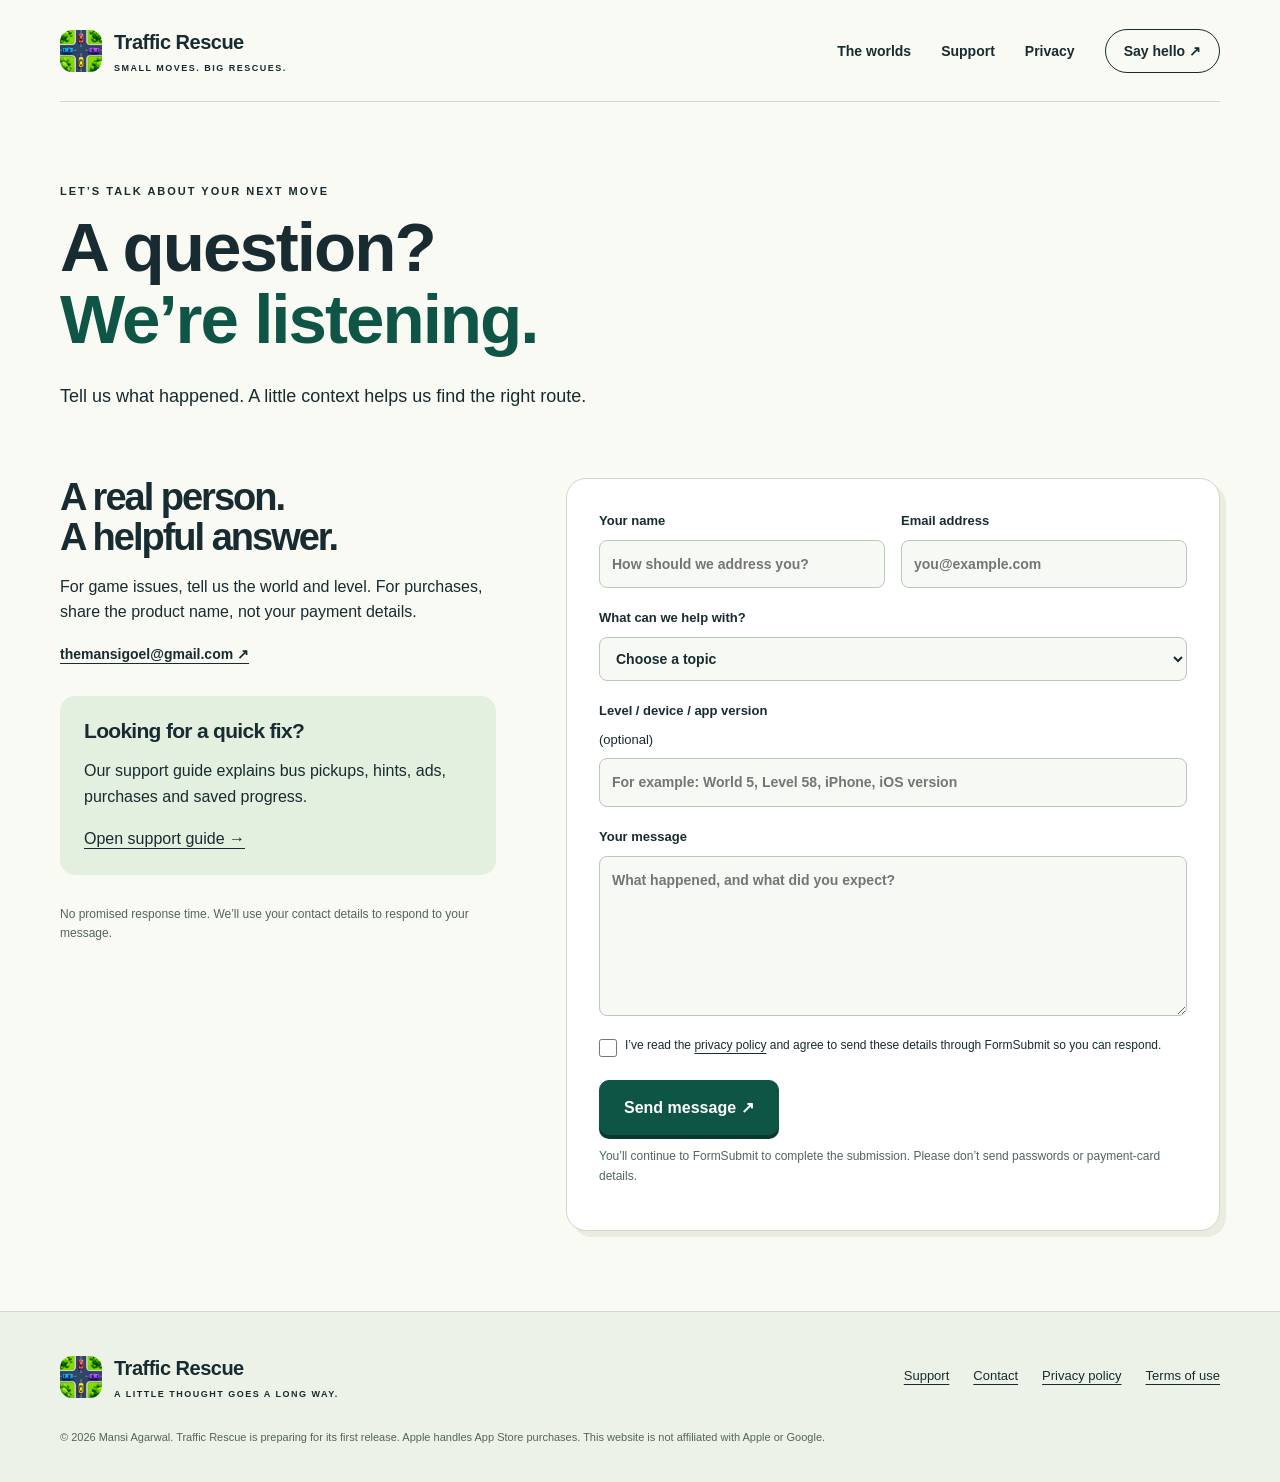
==== contact.html @ 2df747fd "Create Traffic Rescue website with support privacy and contact pages" ====
<!doctype html><html lang="en"><head><meta charset="utf-8"><meta name="viewport" content="width=device-width,initial-scale=1"><title>Contact Traffic Rescue - Gameplay, Purchases & Privacy Support</title><meta name="description" content="Contact the Traffic Rescue developer for gameplay help, purchase issues, privacy requests or feedback using our FormSubmit contact form."><meta name="theme-color" content="#eef5e9"><meta name="robots" content="index,follow"><meta property="og:type" content="website"><meta property="og:title" content="Contact Traffic Rescue - Gameplay, Purchases & Privacy Support"><meta property="og:description" content="Contact the Traffic Rescue developer for gameplay help, purchase issues, privacy requests or feedback using our FormSubmit contact form."><meta name="twitter:card" content="summary_large_image"><link rel="icon" href="assets/traffic-icon.png"><link rel="stylesheet" href="assets/site.css"><script type="application/ld+json">{"@context": "https://schema.org", "@type": "WebPage", "name": "Contact Traffic Rescue - Gameplay, Purchases & Privacy Support", "description": "Contact the Traffic Rescue developer for gameplay help, purchase issues, privacy requests or feedback using our FormSubmit contact form.", "inLanguage": "en"}</script><script src="assets/site.js" defer></script></head><body><a class="skip" href="#main">Skip to content</a><header class="wrap"><a class="brand" href="index.html"><img src="assets/traffic-icon.png" width="42" height="42" alt=""><span>Traffic Rescue<span class="brand-note">SMALL MOVES. BIG RESCUES.</span></span></a><button class="nav-toggle" aria-expanded="false" aria-controls="navigation">Menu</button><nav id="navigation" aria-label="Main navigation"><a href="index.html#worlds">The worlds</a><a href="support.html">Support</a><a href="privacy.html">Privacy</a><a class="nav-contact" href="contact.html">Say hello <span aria-hidden="true">↗</span></a></nav></header><main id="main"><section class="wrap page-heading"><p class="eyebrow">LET’S TALK ABOUT YOUR NEXT MOVE</p><h1>A question?<br><em>We’re listening.</em></h1><p class="lead">Tell us what happened. A little context helps us find the right route.</p></section><section class="wrap contact-grid"><div class="contact-notes"><h2>A real person.<br>A helpful answer.</h2><p>For game issues, tell us the world and level. For purchases, share the product name, not your payment details.</p><a class="text-link" href="mailto:themansigoel@gmail.com">themansigoel@gmail.com ↗</a><div class="small-card"><h3>Looking for a quick fix?</h3><p>Our support guide explains bus pickups, hints, ads, purchases and saved progress.</p><a href="support.html">Open support guide →</a></div><p class="fine">No promised response time. We’ll use your contact details to respond to your message.</p></div><form action="https://formsubmit.co/themansigoel@gmail.com" method="POST" class="contact-form"><input type="hidden" name="_subject" value="Traffic Rescue support message"><input type="hidden" name="_template" value="table"><input type="text" name="_honey" class="honeypot" tabindex="-1" autocomplete="off" aria-hidden="true"><div class="form-row"><label>Your name<input name="name" autocomplete="name" required maxlength="100" placeholder="How should we address you?"></label><label>Email address<input type="email" name="email" autocomplete="email" required maxlength="254" placeholder="you@example.com"></label></div><label>What can we help with?<select name="topic" required><option value="">Choose a topic</option><option>Gameplay or a level</option><option>Hints or advertisements</option><option>Purchases or restoration</option><option>Progress or iCloud</option><option>Privacy request</option><option>Feedback or something else</option></select></label><label>Level / device / app version <span>(optional)</span><input name="context" maxlength="200" placeholder="For example: World 5, Level 58, iPhone, iOS version"></label><label>Your message<textarea name="message" rows="6" required minlength="10" maxlength="4000" placeholder="What happened, and what did you expect?"></textarea></label><label class="consent"><input type="checkbox" name="privacy_consent" value="accepted" required><span>I’ve read the <a href="privacy.html">privacy policy</a> and agree to send these details through FormSubmit so you can respond.</span></label><button class="button primary" type="submit">Send message ↗</button><p class="fine">You’ll continue to FormSubmit to complete the submission. Please don’t send passwords or payment-card details.</p></form></section></main><footer><div class="wrap footer-grid"><a class="brand" href="index.html"><img src="assets/traffic-icon.png" width="42" height="42" alt=""><span>Traffic Rescue<span class="brand-note">A LITTLE THOUGHT GOES A LONG WAY.</span></span></a><div><a href="support.html">Support</a><a href="contact.html">Contact</a><a href="privacy.html">Privacy policy</a><a href="https://www.apple.com/legal/internet-services/itunes/dev/stdeula/">Terms of use</a></div></div><p class="wrap footer-fine">© 2026 Mansi Agarwal. Traffic Rescue is preparing for its first release. Apple handles App Store purchases. This website is not affiliated with Apple or Google.</p></footer></body></html>
---- assets/site.css ----
:root{--ink:#172b31;--green:#0e5546;--paper:#f8faf3;--mint:#e3efdf;--line:#ced9cd}*{box-sizing:border-box}html{scroll-behavior:smooth;scroll-padding-top:100px}body{margin:0;background:var(--paper);color:var(--ink);font-family:-apple-system,BlinkMacSystemFont,"Segoe UI",sans-serif;line-height:1.6}a{color:inherit;text-underline-offset:4px}button,input,select,textarea{font:inherit}img{max-width:100%;height:auto;display:block}.wrap{width:min(1160px,calc(100% - 64px));margin-inline:auto}header{display:flex;justify-content:space-between;align-items:center;padding:26px 0;border-bottom:1px solid var(--line);gap:24px}.brand{display:flex;gap:12px;align-items:center;text-decoration:none;font-size:20px;font-weight:800;letter-spacing:-.5px}.brand img{border-radius:12px}.brand-note{display:block;font-size:9px;letter-spacing:1.5px;margin-top:3px;font-weight:700}nav{display:flex;gap:30px;align-items:center;font-size:14px;font-weight:600}nav a{text-decoration:none}.nav-contact{border:1px solid var(--ink);padding:10px 18px;border-radius:99px}.nav-toggle{display:none}.eyebrow{font-size:11px;letter-spacing:2px;font-weight:800;line-height:1.5}.dot{width:8px;height:8px;display:inline-block;background:#2a966b;border-radius:50%;margin-right:8px}h1,h2,h3{letter-spacing:-2px;line-height:1.05;margin:0}h1{font-size:clamp(48px,5.4vw,76px);font-weight:750}h1 em{font-style:normal;color:var(--green)}h2{font-size:clamp(36px,4.5vw,54px);font-weight:750}h3{font-size:24px;letter-spacing:-.7px}.hero{display:grid;grid-template-columns:1.04fr 1fr;gap:60px;padding-block:70px 64px;align-items:center}.hero-copy>.eyebrow{margin-bottom:26px}.lead{font-size:18px;line-height:1.65;max-width:460px;margin-top:26px}.actions{display:flex;align-items:center;gap:24px;margin-top:30px}.button{display:inline-flex;align-items:center;justify-content:center;gap:20px;min-height:52px;padding:14px 24px;border-radius:10px;text-decoration:none;font-weight:700;border:1px solid var(--green);cursor:pointer}.primary{background:var(--green);color:#fff;box-shadow:0 4px 0 #09392e}.button:hover{background:#176856}.button:active{transform:translateY(2px);box-shadow:0 2px 0 #09392e}.text-link{font-size:14px;font-weight:700}.release,.fine{font-size:12px;color:#52665d}.release{margin-top:24px}.hero-art{position:relative;transform:rotate(2deg);padding:16px;background:#cddfc1;border-radius:24px;border:1px solid #adc5a0;box-shadow:10px 12px 0 #e6eada}.hero-art img{border-radius:16px}.art-label{font-size:10px;letter-spacing:2px;text-align:center;font-weight:800;padding-bottom:12px}.art-sticker{position:absolute;bottom:24px;left:-24px;transform:rotate(-7deg);background:#ffe285;padding:18px 23px;border-radius:8px;line-height:1.4;font-size:11px;border:1px solid #e6c360;box-shadow:0 4px 8px #12242015;letter-spacing:1px}.art-sticker strong{font-size:18px;letter-spacing:-.5px}.facts{display:flex;align-items:center;justify-content:space-between;border-block:1px solid var(--line);padding-block:28px;gap:20px}.facts>div{display:flex;align-items:center;gap:16px}.facts strong{font-size:40px;letter-spacing:-2px}.facts span{font-size:13px;max-width:80px;line-height:1.35}.facts p{font-size:14px;border-left:1px solid var(--line);padding-left:32px;margin:0}.section{padding-block:80px}.section-heading{display:grid;grid-template-columns:1fr 1fr;gap:10px 70px;align-items:center}.section-heading>.eyebrow{grid-column:1/-1}.section-heading>p:last-child{max-width:400px}.world-grid{display:grid;grid-template-columns:repeat(6,1fr);gap:18px;margin-top:40px}.world{grid-column:span 2;border-radius:16px;padding:28px;position:relative;min-height:240px;overflow:hidden}.world:nth-last-child(-n+2){grid-column:span 3}.world-number{font-size:44px;opacity:.24;line-height:1}.world h3{margin:18px 0 12px}.world p:not(.eyebrow){font-size:14px;max-width:340px;margin-bottom:0}.world .eyebrow{font-size:9px;letter-spacing:1.5px}.mint{background:#e0edda}.peach{background:#f6e0ce}.blue{background:#dce9f0}.yellow{background:#f7ebc2}.purple{background:#e9e3f1}.school-feature{background:#e4ecd9;overflow:hidden}.school-grid{display:grid;grid-template-columns:.8fr 1fr;gap:60px;align-items:center;padding-block:65px}.school-grid img{border-radius:20px;height:330px;width:100%;object-fit:cover;object-position:center}.school-grid p{max-width:430px}.route{display:flex;gap:10px;align-items:center;margin:24px 0}.route span{padding:8px 12px;background:#fff9;border:1px solid #c2ceb7;border-radius:8px;font-size:12px;font-weight:700}.play-grid{display:grid;grid-template-columns:1fr 1fr;gap:70px}.steps{list-style:none;padding:0;margin:0}.steps li{display:flex;gap:22px;padding-block:24px;border-bottom:1px solid var(--line)}.steps li:first-child{padding-top:0}.steps li>span{font-size:13px;font-weight:800;background:#e3eadb;padding:9px;border-radius:50%;align-self:flex-start}.steps p{font-size:14px;margin-bottom:0}.faq{border-top:1px solid var(--line);max-width:900px}.faq h2{margin-bottom:32px}details{border-bottom:1px solid var(--line);padding:20px 0}summary{font-size:17px;font-weight:650;cursor:pointer}details p{max-width:780px}.cta{background:#ffe9a1;border-radius:22px;padding:40px 48px;display:flex;justify-content:space-between;align-items:center;gap:28px;margin-bottom:80px}.cta h2{font-size:38px}.cta p:last-child{margin-bottom:0}footer{border-top:1px solid var(--line);padding:40px 0 24px;background:#edf2e8}.footer-grid{display:flex;justify-content:space-between;gap:30px}.footer-grid>div{display:flex;gap:24px;flex-wrap:wrap;align-items:center;font-size:13px}.footer-fine{margin-top:28px;font-size:11px;color:#53645d}.page-heading{padding-block:70px 48px}.page-heading .lead{max-width:600px}.support-layout{display:grid;grid-template-columns:230px 1fr;gap:70px;padding-bottom:80px}.toc{display:flex;flex-direction:column;gap:16px;align-self:start;position:sticky;top:24px;font-size:14px}.toc a{text-decoration:none}.article{max-width:800px}.article h2{font-size:29px;letter-spacing:-1px;margin-top:34px;margin-bottom:18px}.article section:first-child h2{margin-top:0}.article p,.article li{font-size:16px;color:#354b43;line-height:1.8}.article li{margin-bottom:10px}.policy{padding-bottom:70px}.contact-grid{display:grid;grid-template-columns:.8fr 1.2fr;gap:70px;padding-bottom:80px}.contact-notes h2{font-size:38px}.small-card{background:var(--mint);padding:24px;border-radius:15px;margin:30px 0}.small-card h3{font-size:21px}.contact-form{background:white;border:1px solid var(--line);padding:32px;border-radius:20px;box-shadow:6px 6px 0 #e8eddf}.contact-form label{display:flex;flex-direction:column;gap:8px;font-size:13px;font-weight:700;margin-bottom:20px}.contact-form label span{font-weight:400}.form-row{display:grid;grid-template-columns:1fr 1fr;gap:16px}input,select,textarea{width:100%;background:#f7f9f4;border:1px solid #b8c8b9;border-radius:8px;padding:12px;color:var(--ink);font-size:14px}textarea{resize:vertical;min-height:140px}.contact-form .consent{flex-direction:row;align-items:flex-start;font-size:12px;line-height:1.6}.consent input{width:18px;height:18px;flex-shrink:0;margin:3px 0}.honeypot{display:none}.skip{position:absolute;top:-100px;left:16px;background:white;padding:12px;z-index:50}.skip:focus{top:12px}:focus-visible{outline:3px solid #267960;outline-offset:4px}a:hover{text-decoration:underline}.button:hover,.brand:hover{text-decoration:none}@media(max-width:900px){nav{gap:18px}.hero{gap:30px}h1{font-size:54px}.hero-art{padding:12px}.facts p{display:none}.school-grid{gap:30px}.support-layout{gap:35px;grid-template-columns:190px 1fr}.contact-grid{gap:32px}.world{padding:22px}.footer-grid{flex-direction:column}}@media(max-width:680px){.wrap{width:calc(100% - 36px)}header{padding-block:20px;position:relative}.brand{font-size:18px}.brand-note{font-size:8px}.nav-toggle{display:block;border:1px solid var(--ink);border-radius:8px;background:transparent;padding:8px 12px}nav{display:none;position:absolute;top:86px;left:0;right:0;background:var(--paper);padding:20px;z-index:10;border:1px solid var(--line);border-radius:12px;box-shadow:0 10px 20px #172b3110}nav.open{display:flex;flex-direction:column;align-items:flex-start}.hero{grid-template-columns:1fr;padding-top:38px;gap:32px;padding-bottom:36px}h1{font-size:52px}.lead{font-size:16px}.hero-art{max-width:440px;margin:8px 6px 6px 18px}.art-sticker{left:-18px}.facts{gap:10px;padding-block:22px}.facts>div{gap:8px}.facts strong{font-size:29px}.facts span{font-size:10px;max-width:65px}.section{padding-block:48px}.section-heading,.play-grid,.school-grid,.support-layout,.contact-grid{grid-template-columns:1fr;gap:26px}.section-heading{gap:4px}.world-grid{grid-template-columns:1fr}.world,.world:nth-last-child(-n+2){grid-column:auto;min-height:0}.school-grid{padding-block:40px}.school-grid img{height:240px}.cta{padding:28px;flex-direction:column;align-items:flex-start;margin-bottom:48px}.cta h2{font-size:34px}.footer-grid>div{gap:18px}.page-heading{padding-block:44px 28px}.toc{position:static;flex-direction:row;flex-wrap:wrap;gap:12px}.toc>.eyebrow{width:100%}.contact-form{padding:22px}.form-row{grid-template-columns:1fr;gap:0}.support-layout,.contact-grid{padding-bottom:48px}}@media(prefers-reduced-motion:reduce){html{scroll-behavior:auto}*{transition:none!important;animation:none!important}}
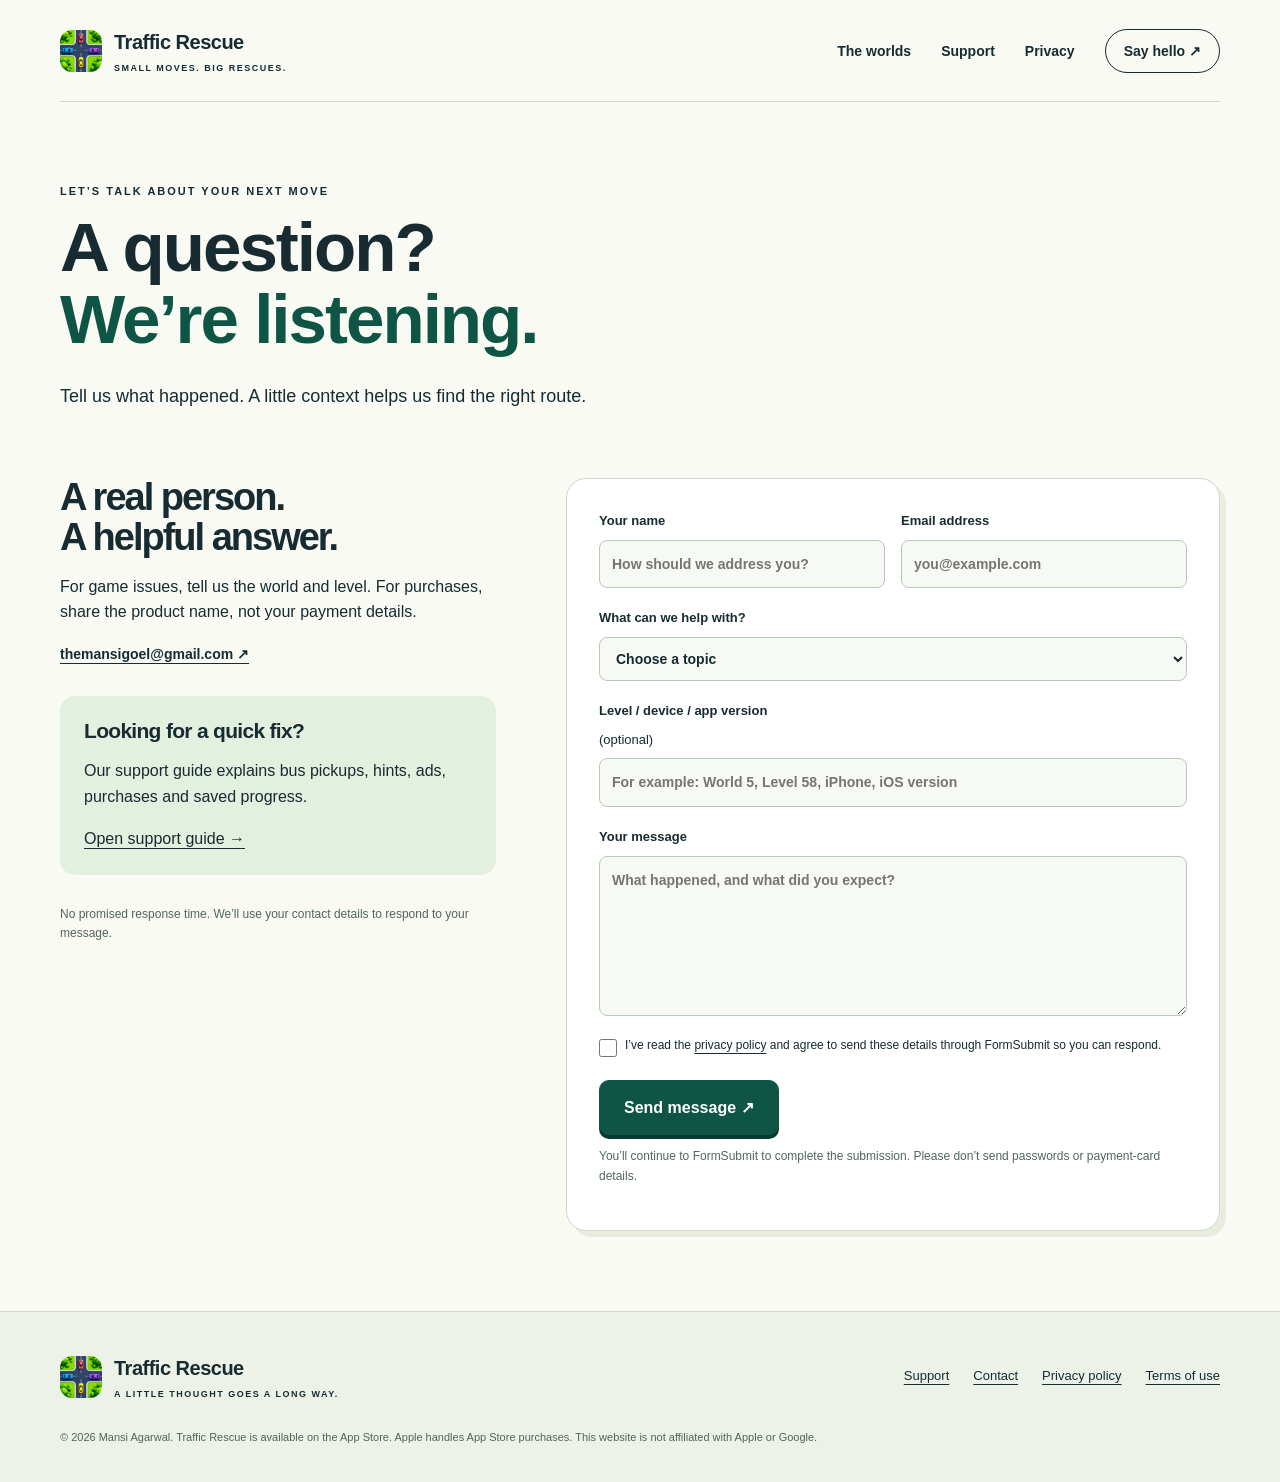
==== commit dfd4c265: "Correct Traffic Rescue release status and add App Store download" ====
--- a/contact.html
+++ b/contact.html
@@ -1 +1,9 @@
-<!doctype html><html lang="en"><head><meta charset="utf-8"><meta name="viewport" content="width=device-width,initial-scale=1"><title>Contact Traffic Rescue - Gameplay, Purchases & Privacy Support</title><meta name="description" content="Contact the Traffic Rescue developer for gameplay help, purchase issues, privacy requests or feedback using our FormSubmit contact form."><meta name="theme-color" content="#eef5e9"><meta name="robots" content="index,follow"><meta property="og:type" content="website"><meta property="og:title" content="Contact Traffic Rescue - Gameplay, Purchases & Privacy Support"><meta property="og:description" content="Contact the Traffic Rescue developer for gameplay help, purchase issues, privacy requests or feedback using our FormSubmit contact form."><meta name="twitter:card" content="summary_large_image"><link rel="icon" href="assets/traffic-icon.png"><link rel="stylesheet" href="assets/site.css"><script type="application/ld+json">{"@context": "https://schema.org", "@type": "WebPage", "name": "Contact Traffic Rescue - Gameplay, Purchases & Privacy Support", "description": "Contact the Traffic Rescue developer for gameplay help, purchase issues, privacy requests or feedback using our FormSubmit contact form.", "inLanguage": "en"}</script><script src="assets/site.js" defer></script></head><body><a class="skip" href="#main">Skip to content</a><header class="wrap"><a class="brand" href="index.html"><img src="assets/traffic-icon.png" width="42" height="42" alt=""><span>Traffic Rescue<span class="brand-note">SMALL MOVES. BIG RESCUES.</span></span></a><button class="nav-toggle" aria-expanded="false" aria-controls="navigation">Menu</button><nav id="navigation" aria-label="Main navigation"><a href="index.html#worlds">The worlds</a><a href="support.html">Support</a><a href="privacy.html">Privacy</a><a class="nav-contact" href="contact.html">Say hello <span aria-hidden="true">↗</span></a></nav></header><main id="main"><section class="wrap page-heading"><p class="eyebrow">LET’S TALK ABOUT YOUR NEXT MOVE</p><h1>A question?<br><em>We’re listening.</em></h1><p class="lead">Tell us what happened. A little context helps us find the right route.</p></section><section class="wrap contact-grid"><div class="contact-notes"><h2>A real person.<br>A helpful answer.</h2><p>For game issues, tell us the world and level. For purchases, share the product name, not your payment details.</p><a class="text-link" href="mailto:themansigoel@gmail.com">themansigoel@gmail.com ↗</a><div class="small-card"><h3>Looking for a quick fix?</h3><p>Our support guide explains bus pickups, hints, ads, purchases and saved progress.</p><a href="support.html">Open support guide →</a></div><p class="fine">No promised response time. We’ll use your contact details to respond to your message.</p></div><form action="https://formsubmit.co/themansigoel@gmail.com" method="POST" class="contact-form"><input type="hidden" name="_subject" value="Traffic Rescue support message"><input type="hidden" name="_template" value="table"><input type="text" name="_honey" class="honeypot" tabindex="-1" autocomplete="off" aria-hidden="true"><div class="form-row"><label>Your name<input name="name" autocomplete="name" required maxlength="100" placeholder="How should we address you?"></label><label>Email address<input type="email" name="email" autocomplete="email" required maxlength="254" placeholder="you@example.com"></label></div><label>What can we help with?<select name="topic" required><option value="">Choose a topic</option><option>Gameplay or a level</option><option>Hints or advertisements</option><option>Purchases or restoration</option><option>Progress or iCloud</option><option>Privacy request</option><option>Feedback or something else</option></select></label><label>Level / device / app version <span>(optional)</span><input name="context" maxlength="200" placeholder="For example: World 5, Level 58, iPhone, iOS version"></label><label>Your message<textarea name="message" rows="6" required minlength="10" maxlength="4000" placeholder="What happened, and what did you expect?"></textarea></label><label class="consent"><input type="checkbox" name="privacy_consent" value="accepted" required><span>I’ve read the <a href="privacy.html">privacy policy</a> and agree to send these details through FormSubmit so you can respond.</span></label><button class="button primary" type="submit">Send message ↗</button><p class="fine">You’ll continue to FormSubmit to complete the submission. Please don’t send passwords or payment-card details.</p></form></section></main><footer><div class="wrap footer-grid"><a class="brand" href="index.html"><img src="assets/traffic-icon.png" width="42" height="42" alt=""><span>Traffic Rescue<span class="brand-note">A LITTLE THOUGHT GOES A LONG WAY.</span></span></a><div><a href="support.html">Support</a><a href="contact.html">Contact</a><a href="privacy.html">Privacy policy</a><a href="https://www.apple.com/legal/internet-services/itunes/dev/stdeula/">Terms of use</a></div></div><p class="wrap footer-fine">© 2026 Mansi Agarwal. Traffic Rescue is preparing for its first release. Apple handles App Store purchases. This website is not affiliated with Apple or Google.</p></footer></body></html>+<!DOCTYPE html>
+
+<html lang="en"><head><meta charset="utf-8"/><meta content="width=device-width,initial-scale=1" name="viewport"/><title>Contact Traffic Rescue - Gameplay, Purchases &amp; Privacy Support</title><meta content="Contact the Traffic Rescue developer for gameplay help, purchase issues, privacy requests or feedback using our FormSubmit contact form." name="description"/><meta content="#eef5e9" name="theme-color"/><meta content="index,follow" name="robots"/><meta content="website" property="og:type"/><meta content="Contact Traffic Rescue - Gameplay, Purchases &amp; Privacy Support" property="og:title"/><meta content="Contact the Traffic Rescue developer for gameplay help, purchase issues, privacy requests or feedback using our FormSubmit contact form." property="og:description"/><meta content="summary_large_image" name="twitter:card"/><link href="assets/traffic-icon.png" rel="icon"/><link href="assets/site.css" rel="stylesheet"/><script type="application/ld+json">{
+  "@context": "https://schema.org",
+  "@type": "WebPage",
+  "name": "Contact Traffic Rescue - Gameplay, Purchases & Privacy Support",
+  "description": "Contact the Traffic Rescue developer for gameplay help, purchase issues, privacy requests or feedback using our FormSubmit contact form.",
+  "inLanguage": "en"
+}</script><script defer="" src="assets/site.js"></script><link href="https://themansigoel.github.io/traffic-rescue-web/contact.html" rel="canonical"/><meta content="https://themansigoel.github.io/traffic-rescue-web/contact.html" property="og:url"/><meta content="https://themansigoel.github.io/traffic-rescue-web/assets/traffic-icon.png" property="og:image"/><link href="site-polish.css" rel="stylesheet"/></head><body><a class="skip" href="#main">Skip to content</a><header class="wrap"><a class="brand" href="index.html"><img alt="" height="42" src="assets/traffic-icon.png" width="42"/><span>Traffic Rescue<span class="brand-note">SMALL MOVES. BIG RESCUES.</span></span></a><button aria-controls="navigation" aria-expanded="false" class="nav-toggle">Menu</button><nav aria-label="Main navigation" id="navigation"><a href="index.html#worlds">The worlds</a><a href="support.html">Support</a><a href="privacy.html">Privacy</a><a class="nav-contact" href="contact.html">Say hello <span aria-hidden="true">↗</span></a></nav></header><main id="main"><section class="wrap page-heading"><p class="eyebrow">LET’S TALK ABOUT YOUR NEXT MOVE</p><h1>A question?<br/><em>We’re listening.</em></h1><p class="lead">Tell us what happened. A little context helps us find the right route.</p></section><section class="wrap contact-grid"><div class="contact-notes"><h2>A real person.<br/>A helpful answer.</h2><p>For game issues, tell us the world and level. For purchases, share the product name, not your payment details.</p><a class="text-link" href="mailto:themansigoel@gmail.com">themansigoel@gmail.com ↗</a><div class="small-card"><h3>Looking for a quick fix?</h3><p>Our support guide explains bus pickups, hints, ads, purchases and saved progress.</p><a href="support.html">Open support guide →</a></div><p class="fine">No promised response time. We’ll use your contact details to respond to your message.</p></div><form action="https://formsubmit.co/themansigoel@gmail.com" class="contact-form" method="POST"><input name="_subject" type="hidden" value="Traffic Rescue support message"/><input name="_template" type="hidden" value="table"/><input aria-hidden="true" autocomplete="off" class="honeypot" name="_honey" tabindex="-1" type="text"/><div class="form-row"><label>Your name<input autocomplete="name" maxlength="100" name="name" placeholder="How should we address you?" required=""/></label><label>Email address<input autocomplete="email" maxlength="254" name="email" placeholder="you@example.com" required="" type="email"/></label></div><label>What can we help with?<select name="topic" required=""><option value="">Choose a topic</option><option>Gameplay or a level</option><option>Hints or advertisements</option><option>Purchases or restoration</option><option>Progress or iCloud</option><option>Privacy request</option><option>Feedback or something else</option></select></label><label>Level / device / app version <span>(optional)</span><input maxlength="200" name="context" placeholder="For example: World 5, Level 58, iPhone, iOS version"/></label><label>Your message<textarea maxlength="4000" minlength="10" name="message" placeholder="What happened, and what did you expect?" required="" rows="6"></textarea></label><label class="consent"><input name="privacy_consent" required="" type="checkbox" value="accepted"/><span>I’ve read the <a href="privacy.html">privacy policy</a> and agree to send these details through FormSubmit so you can respond.</span></label><button class="button primary" type="submit">Send message ↗</button><p class="fine">You’ll continue to FormSubmit to complete the submission. Please don’t send passwords or payment-card details.</p></form></section></main><footer><div class="wrap footer-grid"><a class="brand" href="index.html"><img alt="" height="42" src="assets/traffic-icon.png" width="42"/><span>Traffic Rescue<span class="brand-note">A LITTLE THOUGHT GOES A LONG WAY.</span></span></a><div><a href="support.html">Support</a><a href="contact.html">Contact</a><a href="privacy.html">Privacy policy</a><a href="https://www.apple.com/legal/internet-services/itunes/dev/stdeula/">Terms of use</a></div></div><p class="wrap footer-fine">© 2026 Mansi Agarwal. Traffic Rescue is available on the App Store. Apple handles App Store purchases. This website is not affiliated with Apple or Google.</p></footer></body></html>
--- a/site-polish.css
+++ b/site-polish.css
@@ -0,0 +1,5 @@
+/* Shared accessibility and responsive polish; app palette remains local. */
+:root{--studio-accent:#b94428}html{scroll-padding-top:7rem}img{max-width:100%;height:auto}a,button,summary{touch-action:manipulation}a:focus-visible,button:focus-visible,summary:focus-visible,input:focus-visible,textarea:focus-visible{outline:3px solid var(--studio-accent);outline-offset:4px}button,summary{cursor:pointer}.studio-skip{position:fixed;top:8px;left:8px;z-index:10000;background:#fff;color:#111;padding:12px 18px;border-radius:8px;transform:translateY(-180%)}.studio-skip:focus{transform:none}.studio-app-summary{box-sizing:border-box;max-width:1100px;width:calc(100% - 40px);margin:2rem auto 4rem;padding:clamp(22px,4vw,42px);border:1px solid color-mix(in srgb,var(--studio-accent) 35%,transparent);border-radius:24px;background:color-mix(in srgb,var(--studio-accent) 7%,transparent);text-align:left}.studio-app-summary h2{font-size:clamp(1.5rem,3vw,2.2rem);line-height:1.2;margin:.5rem 0 1rem}.studio-app-summary p{line-height:1.75;max-width:75ch}.studio-eyebrow{color:var(--studio-accent);font-weight:700}.studio-app-summary dl{display:grid;grid-template-columns:1fr 2fr;gap:24px;margin:24px 0}.studio-app-summary dt{font-size:.8rem;letter-spacing:.08em;text-transform:uppercase;font-weight:700;margin-bottom:6px}.studio-app-summary dd{margin:0;line-height:1.65}.studio-summary-links{display:flex;flex-wrap:wrap;gap:14px 26px}.studio-summary-links a{color:inherit;text-underline-offset:5px;text-decoration:underline;font-weight:600}.studio-release{max-width:1000px;margin:2rem auto;padding:24px;line-height:1.8}.studio-release ul{padding-left:22px}.studio-release a{color:var(--studio-accent)}.traffic-rescue-card{background:linear-gradient(140deg,rgba(233,245,229,.6),rgba(249,207,155,.16))}.studio-table-wrap{max-width:100%;overflow-x:auto}table{max-width:100%}@media(max-width:700px){.studio-app-summary dl{grid-template-columns:1fr}.navbar .nav-container{flex-wrap:wrap;gap:12px}.navbar .nav-menu{flex-wrap:wrap;gap:10px 16px;justify-content:center}.navbar{position:relative!important;top:auto!important}.hero-section,.hero{padding-top:clamp(40px,10vw,80px)}.nav-links{flex-wrap:wrap}.studio-release{padding:20px}h1{overflow-wrap:break-word}.brand-link{max-width:100%}}@media(prefers-reduced-motion:reduce){html{scroll-behavior:auto!important}*,*::before,*::after{animation-duration:.01ms!important;animation-iteration-count:1!important;transition-duration:.01ms!important}}
+
+.studio-store-link{display:inline-flex!important;align-items:center;justify-content:center;gap:10px;min-height:48px;padding:12px 22px!important;border:1px solid var(--studio-accent)!important;border-radius:14px;background:#fff!important;color:#171922!important;font:700 1rem/1.4 system-ui,sans-serif;text-decoration:none!important}.studio-menu{display:contents}.studio-menu>summary{display:none}.hero [class*="animate"],.hero h1,.hero p,.hero-content,.hero-visual,.hero-badge,.hero-title,.hero-description,.hero-buttons,.hero-stats{opacity:1!important;animation:none!important}.hero-bg-glow{max-width:95vw;pointer-events:none}.ambient-glow-sun,.ambient-glow-moon{max-width:90vw;left:auto!important;right:0!important;pointer-events:none}
+@media(max-width:700px){.studio-menu{display:block;width:100%;margin-top:8px}.studio-menu>summary{display:block;list-style:none;padding:10px 16px;border:1px solid currentColor;border-radius:12px;width:max-content;margin-left:auto;font-weight:700;min-height:44px}.studio-menu>summary::-webkit-details-marker{display:none}.studio-menu[open] .nav-links,.studio-menu[open] .nav-menu{display:flex!important;flex-wrap:wrap;justify-content:flex-start;gap:12px 20px;padding:20px 0;width:100%}.studio-menu:not([open]) .nav-links,.studio-menu:not([open]) .nav-menu{display:none!important}.hero h1,.hero-section h1{font-size:clamp(2rem,8.5vw,2.6rem)!important;line-height:1.12!important}.hero-section{padding-top:48px!important}.studio-menu a{padding:6px 0}.bento-grid,.features-grid{grid-template-columns:minmax(0,1fr)!important}.bento-card,.bento-card.span-2,.feature-card{grid-column:auto!important;min-width:0!important}.hero-bg-glow{left:0!important;right:0!important;transform:none!important}.hero{overflow:clip}.hero-visual{min-width:0}}
